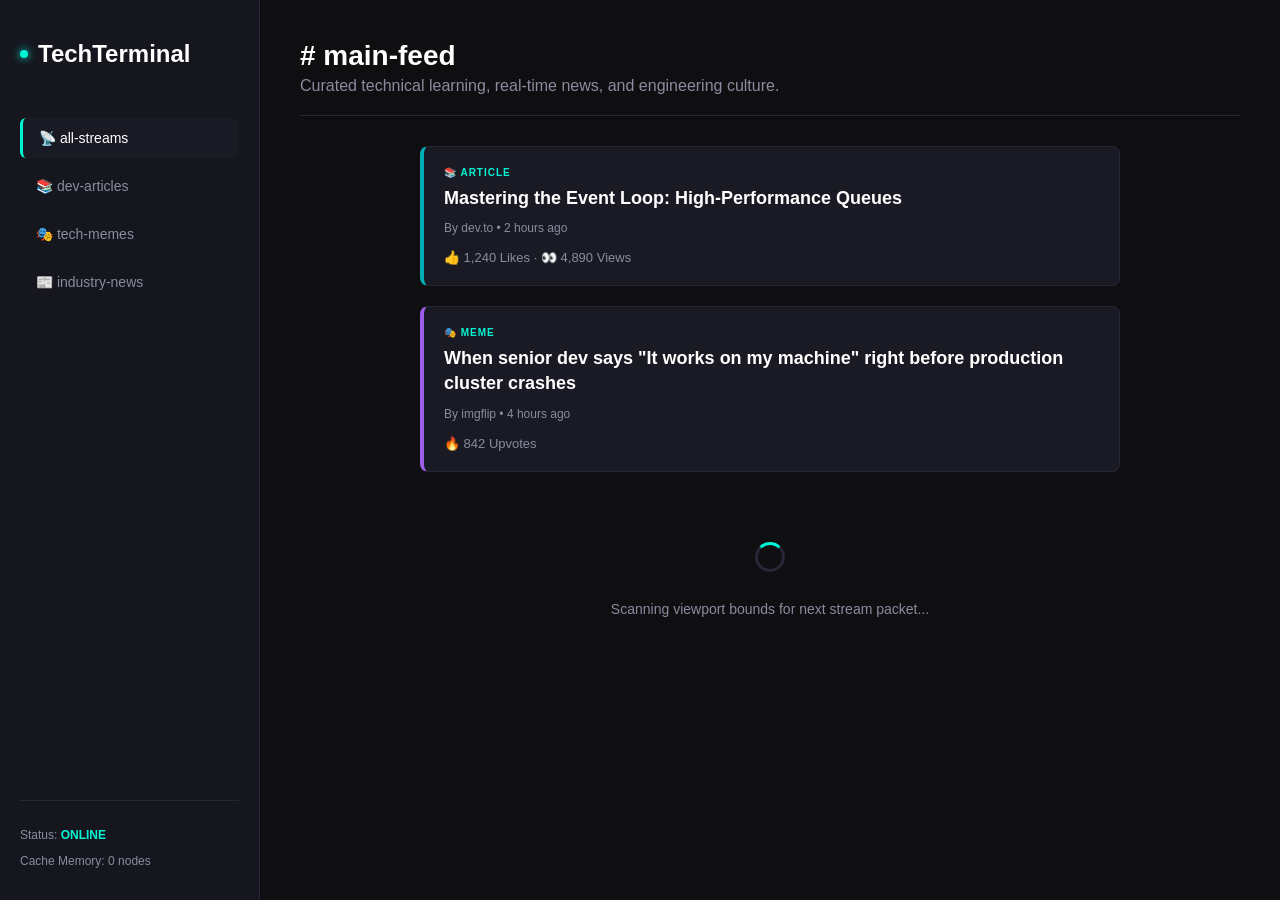
==== Projects/TechTerminal/index.html @ 764fb7c5 "feat: make tech terminal media scroll" ====
<!DOCTYPE html>
<html lang="en">
<head>
    <meta charset="UTF-8">
    <meta name="viewport" content="width=device-width, initial-scale=1.0">
    <title>Tech-Scroll Terminal</title>
    <link rel="stylesheet" href="style.css">
</head>
<body>
    <div class="app-container">
        <aside class="sidebar">
            <div class="brand">
                <span class="pulse-dot"></span>
                <h2>TechTerminal</h2>
            </div>
            <nav class="channel-nav">
                <button class="nav-btn active" data-channel="all">📡 all-streams</button>
                <button class="nav-btn" data-channel="articles">📚 dev-articles</button>
                <button class="nav-btn" data-channel="memes">🎭 tech-memes</button>
                <button class="nav-btn" data-channel="news">📰 industry-news</button>
            </nav>
            <div class="system-status">
                <p>Status: <span class="text-green">ONLINE</span></p>
                <p>Cache Memory: <span id="nodeCount">0 nodes</span></p>
            </div>
        </aside>

        <main class="feed-area">
            <header class="feed-header">
                <h1># main-feed</h1>
                <p>Curated technical learning, real-time news, and engineering culture.</p>
            </header>

            <div id="mediaFeed" class="feed-container">
                <div class="media-card card-articles">
                    <div class="card-tag">📚 ARTICLE</div>
                    <h3 class="card-title">Mastering the Event Loop: High-Performance Queues</h3>
                    <div class="card-meta">By dev.to • 2 hours ago</div>
                    <div class="card-stats">👍 1,240 Likes · 👀 4,890 Views</div>
                </div>

                <div class="media-card card-memes">
                    <div class="card-tag">🎭 MEME</div>
                    <h3 class="card-title">When senior dev says "It works on my machine" right before production cluster crashes</h3>
                    <div class="card-meta">By imgflip • 4 hours ago</div>
                    <div class="card-stats">🔥 842 Upvotes</div>
                </div>
            </div>

            <div id="scrollSentinel" class="sentinel-box">
                <div class="spinner"></div>
                <p>Scanning viewport bounds for next stream packet...</p>
            </div>
        </main>
    </div>

    <script type="module" src="engines/eventBus.js"></script>
</body>
</html>
---- Projects/TechTerminal/style.css ----
:root {
  --bg-main: #0f0f12;
  --bg-sidebar: #16161f;
  --bg-card: #1a1a24;
  --accent: #00f5d4;
  --text-main: #ffffff;
  --text-muted: #8b8b9f;
  --border-color: #262636;
}

body {
  background-color: var(--bg-main);
  color: var(--text-main);
  font-family:
    -apple-system, BlinkMacSystemFont, "Segoe UI", Roboto, Helvetica, sans-serif;
  margin: 0;
  padding: 0;
  overflow-x: hidden;
}

.app-container {
  display: flex;
  height: 100vh;
}

/* Sidebar Styling */
.sidebar {
  width: 260px;
  background-color: var(--bg-sidebar);
  border-right: 1px solid var(--border-color);
  display: flex;
  flex-direction: column;
  padding: 20px;
  box-sizing: border-box;
}

.brand {
  display: flex;
  align-items: center;
  gap: 10px;
  margin-bottom: 30px;
}

.pulse-dot {
  width: 8px;
  height: 8px;
  background-color: var(--accent);
  border-radius: 50%;
  box-shadow: 0 0 8px var(--accent);
}

.channel-nav {
  display: flex;
  flex-direction: column;
  gap: 8px;
  flex-grow: 1;
}

.nav-btn {
  background: none;
  border: none;
  color: var(--text-muted);
  text-align: left;
  padding: 12px 16px;
  border-radius: 6px;
  font-size: 14px;
  cursor: pointer;
  transition: all 0.2s ease;
}

.nav-btn:hover,
.nav-btn.active {
  background-color: var(--bg-card);
  color: var(--text-main);
  border-left: 3px solid var(--accent);
}

.system-status {
  font-size: 12px;
  color: var(--text-muted);
  border-top: 1px solid var(--border-color);
  padding-top: 15px;
}

.text-green {
  color: var(--accent);
  font-weight: bold;
}

/* Main Feed Area Styling */
.feed-area {
  flex-grow: 1;
  overflow-y: auto;
  padding: 40px;
  box-sizing: border-box;
}

.feed-header {
  margin-bottom: 30px;
  border-bottom: 1px solid var(--border-color);
  padding-bottom: 20px;
}

.feed-header h1 {
  margin: 0 0 5px 0;
  font-size: 28px;
}
.feed-header p {
  margin: 0;
  color: var(--text-muted);
}

.feed-container {
  max-width: 700px;
  margin: 0 auto;
  display: flex;
  flex-direction: column;
  gap: 20px;
}

/* Card Visual Variants */
.media-card {
  background-color: var(--bg-card);
  border: 1px solid var(--border-color);
  border-radius: 8px;
  padding: 20px;
  transition: transform 0.2s ease;
}

.media-card:hover {
  transform: translateY(-2px);
}

.card-articles {
  border-left: 4px solid #00adb5;
}
.card-memes {
  border-left: 4px solid #9b5de5;
}
.card-news {
  border-left: 4px solid #f15bb5;
}

.card-tag {
  font-size: 10px;
  font-weight: bold;
  letter-spacing: 1px;
  margin-bottom: 8px;
  color: var(--accent);
}

.card-title {
  margin: 0 0 10px 0;
  font-size: 18px;
  line-height: 1.4;
}
.card-meta {
  font-size: 12px;
  color: var(--text-muted);
  margin-bottom: 15px;
}
.card-stats {
  font-size: 13px;
  color: var(--text-muted);
}

/* Sentinel & Infinite Loading Styles */
.sentinel-box {
  margin-top: 40px;
  padding: 30px;
  text-align: center;
  color: var(--text-muted);
  font-size: 14px;
  display: flex;
  flex-direction: column;
  align-items: center;
  gap: 15px;
}

.spinner {
  width: 24px;
  height: 24px;
  border: 3px solid var(--border-color);
  border-top: 3px solid var(--accent);
  border-radius: 50%;
  animation: spin 1s linear infinite;
}

@keyframes spin {
  0% {
    transform: rotate(0deg);
  }
  100% {
    transform: rotate(360deg);
  }
}
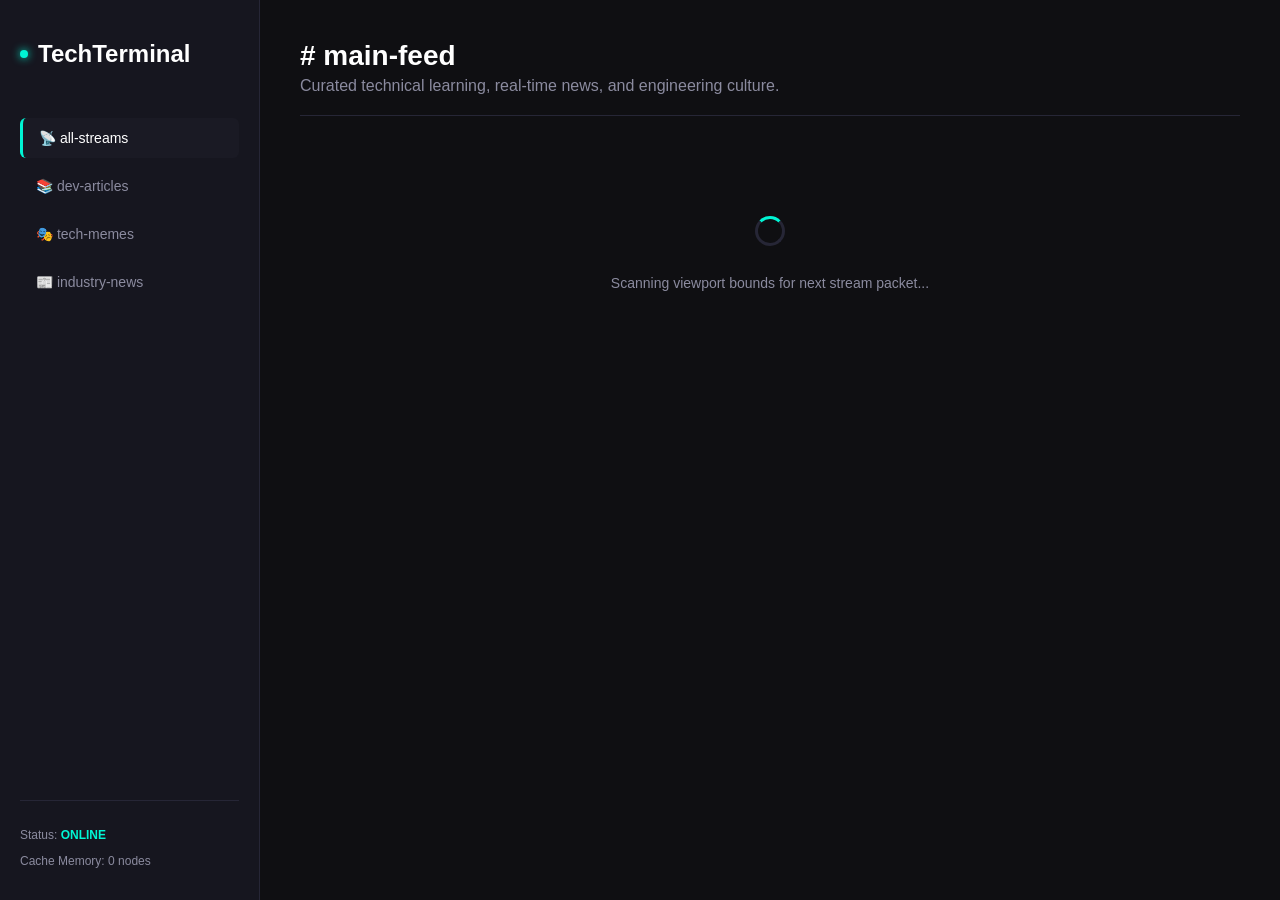
==== commit 01a09cb7: "feat: complete the project" ====
--- a/Projects/TechTerminal/index.html
+++ b/Projects/TechTerminal/index.html
@@ -32,20 +32,7 @@
             </header>
 
             <div id="mediaFeed" class="feed-container">
-                <div class="media-card card-articles">
-                    <div class="card-tag">📚 ARTICLE</div>
-                    <h3 class="card-title">Mastering the Event Loop: High-Performance Queues</h3>
-                    <div class="card-meta">By dev.to • 2 hours ago</div>
-                    <div class="card-stats">👍 1,240 Likes · 👀 4,890 Views</div>
                 </div>
-
-                <div class="media-card card-memes">
-                    <div class="card-tag">🎭 MEME</div>
-                    <h3 class="card-title">When senior dev says "It works on my machine" right before production cluster crashes</h3>
-                    <div class="card-meta">By imgflip • 4 hours ago</div>
-                    <div class="card-stats">🔥 842 Upvotes</div>
-                </div>
-            </div>
 
             <div id="scrollSentinel" class="sentinel-box">
                 <div class="spinner"></div>
@@ -54,6 +41,13 @@
         </main>
     </div>
 
-    <script type="module" src="engines/eventBus.js"></script>
+    <div id="mediaModal" class="modal-overlay hidden">
+        <div class="modal-content">
+            <button id="closeModal" class="close-btn">✕ Close Terminal</button>
+            <div id="modalBody"></div>
+        </div>
+    </div>
+
+    <script type="module" src="./app.js"></script>
 </body>
 </html>
--- a/Projects/TechTerminal/style.css
+++ b/Projects/TechTerminal/style.css
@@ -194,3 +194,63 @@
     transform: rotate(360deg);
   }
 }
+
+.modal-overlay {
+  position: fixed;
+  top: 0;
+  left: 0;
+  width: 100vw;
+  height: 100vh;
+  background-color: rgba(15, 15, 18, 0.85);
+  backdrop-filter: blur(10px);
+  display: flex;
+  justify-content: center;
+  align-items: center;
+  z-index: 9999;
+  opacity: 1;
+  transition: opacity 0.25s ease;
+}
+
+.modal-overlay.hidden {
+  display: none;
+  opacity: 0;
+}
+
+.modal-content {
+  background-color: var(--bg-sidebar);
+  border: 1px solid var(--border-color);
+  width: 90%;
+  max-width: 650px;
+  max-height: 85vh;
+  border-radius: 12px;
+  padding: 30px;
+  overflow-y: auto;
+  position: relative;
+  box-shadow: 0 20px 40px rgba(0, 0, 0, 0.5);
+}
+
+.close-btn {
+  background: none;
+  border: 1px solid var(--border-color);
+  color: var(--text-muted);
+  padding: 8px 16px;
+  border-radius: 6px;
+  cursor: pointer;
+  font-size: 13px;
+  float: right;
+  transition: all 0.2s ease;
+}
+
+.close-btn:hover {
+  border-color: #ff5555;
+  color: #ff5555;
+}
+
+.modal-image {
+  width: 100%;
+  max-height: 350px;
+  object-fit: cover;
+  border-radius: 8px;
+  margin-top: 20px;
+  border: 1px solid var(--border-color);
+}
